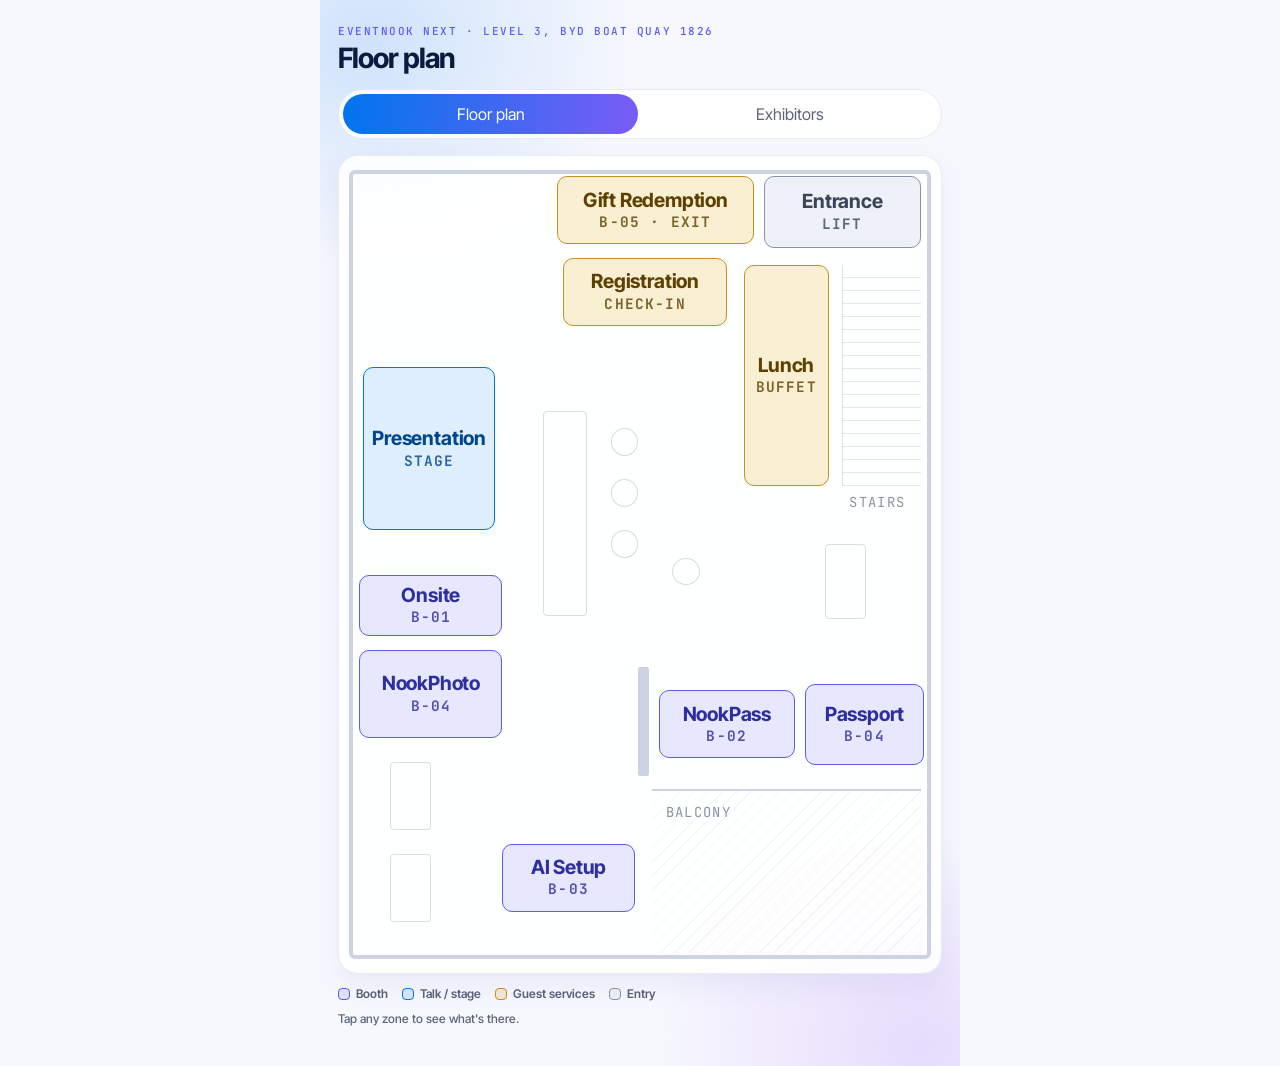
==== floorplan/index.html @ 6d795fde "Interactive floor plan + exhibitors for eventnook NEXT Co-Authored-By: Claude Opus 5.5 <noreply@anth" ====
<!doctype html>
<html lang="en">
<head>
<meta charset="utf-8">
<meta name="viewport" content="width=device-width, initial-scale=1, viewport-fit=cover">
<title>Floor plan · eventnook NEXT</title>
<!--
  eventnook NEXT · Interactive floor plan + exhibitors
  Self-contained: fonts, styles, markup and script. Paste it into any HTML block.

  Edit the EXHIBITORS and ZONES lists in the script to change booths, text and positions.
  Zone positions are in pixels on a 354 × 480 plan and scale with the screen width.

  Deep links (so an exhibitor page elsewhere in the app can open the map on a booth):
    ...?locate=onsite        or   ...#locate=onsite
    ...?exhibitor=ai         opens that exhibitor's card on the Exhibitors tab
  From other scripts on the page: window.NextFloorPlan.locate('engage')
-->
<link rel="preconnect" href="https://fonts.googleapis.com">
<link href="https://fonts.googleapis.com/css2?family=Inter+Tight:ital,wght@0,400;0,500;0,600;0,700;0,800;1,700;1,800&family=JetBrains+Mono:wght@500;700&display=swap" rel="stylesheet">
<style>
  html, body { margin: 0; background: #F7F8FE; }
  .fp {
    --fp-ink: #0A1B3D;
    --fp-mute: #5B6478;
    --fp-violet: #5B5CF5;
    --fp-grad: linear-gradient(100deg, #0075ED, #7B5CF6);
    --fp-ground: #F7F8FE;
    position: relative;
    overflow: hidden;
    max-width: 640px;
    margin: 0 auto;
    padding: 24px 18px 28px;
    min-height: 640px;
    box-sizing: border-box;
    background:
      radial-gradient(60% 30% at 8% 4%, rgba(0,117,237,.16), transparent 70%),
      radial-gradient(60% 28% at 94% 98%, rgba(155,92,246,.18), transparent 70%),
      var(--fp-ground);
    color: var(--fp-ink);
    font-family: "Inter Tight", system-ui, sans-serif;
    -webkit-font-smoothing: antialiased;
  }
  .fp *, .fp *::before, .fp *::after { box-sizing: border-box; }
  .fp button { font: inherit; }
  .fp :focus-visible { outline: 2px solid #7B5CF6; outline-offset: 3px; }

  .fp-kicker { font-family: "JetBrains Mono", ui-monospace, monospace; font-weight: 500; font-size: 11px; letter-spacing: .14em; text-transform: uppercase; color: var(--fp-violet); }
  .fp-title { margin: 6px 0 0; font-size: 28px; font-weight: 700; letter-spacing: -.035em; line-height: 1.05; }

  /* tabs */
  .fp-tabs { margin-top: 16px; padding: 4px; display: grid; grid-template-columns: 1fr 1fr; gap: 4px; border-radius: 999px; background: rgba(255,255,255,.8); border: 1px solid rgba(10,27,61,.08); }
  .fp-tab { min-height: 40px; border: 0; border-radius: 999px; background: transparent; color: var(--fp-mute); font-size: 14px; font-weight: 700; cursor: pointer; transition: background .2s, color .2s; }
  .fp-tab[aria-selected="true"] { background: var(--fp-grad); color: #fff; }

  /* plan */
  .fp-plan {
    position: relative;
    margin-top: 16px;
    width: 100%;
    aspect-ratio: 354 / 480;
    border-radius: 20px;
    background: rgba(255,255,255,.88);
    border: 1px solid rgba(10,27,61,.08);
    box-shadow: 0 12px 30px rgba(60,64,170,.08);
    container-type: inline-size;
  }
  .fp-walls { position: absolute; inset: 1.7%; border: 4px solid #CDD3E3; border-radius: 6px; }
  .fp-deco { position: absolute; pointer-events: none; }
  .fp-deco.is-box { border: 1px solid rgba(10,27,61,.14); border-radius: 4px; }
  .fp-deco.is-seat { border: 1px solid rgba(10,27,61,.16); border-radius: 50%; }
  .fp-deco.is-wall { background: #CDD3E3; border-radius: 2px; }
  .fp-deco.is-stairs { background-image: repeating-linear-gradient(0deg, rgba(10,27,61,.10) 0 1px, transparent 1px 13px); border-left: 1px solid rgba(10,27,61,.12); }
  .fp-deco.is-balcony { border-top: 2px solid #CDD3E3; background-image: repeating-linear-gradient(135deg, rgba(10,27,61,.04) 0 1px, transparent 1px 10px); }
  .fp-deco.is-label { font-family: "JetBrains Mono", ui-monospace, monospace; font-size: 2.3cqw; letter-spacing: .1em; color: #8A93A6; }

  .fp-zone {
    position: absolute;
    padding: 2px 4px;
    border-radius: 10px;
    border: 1.5px solid var(--z-border);
    background: var(--z-bg);
    color: var(--z-fg);
    cursor: pointer;
    display: flex; flex-direction: column; align-items: center; justify-content: center; gap: 1px;
    text-align: center;
    transition: transform .2s cubic-bezier(.2,.7,.2,1), box-shadow .2s, background .2s;
  }
  .fp-zone:hover { transform: translateY(-1px); box-shadow: 0 8px 18px rgba(60,64,170,.18); }
  .fp-zone-name { font-size: 3.25cqw; font-weight: 700; line-height: 1.1; letter-spacing: -.01em; }
  .fp-zone-sub { font-family: "JetBrains Mono", ui-monospace, monospace; font-size: 2.4cqw; font-weight: 700; letter-spacing: .08em; opacity: .8; }
  .fp-zone.is-booth { --z-bg: rgba(91,92,245,.14); --z-border: #5B5CF5; --z-fg: #2E2F9E; }
  .fp-zone.is-talk  { --z-bg: rgba(0,117,237,.12); --z-border: #0075ED; --z-fg: #00468F; }
  .fp-zone.is-guest { --z-bg: rgba(232,181,58,.22); --z-border: #C8901E; --z-fg: #5E4100; }
  .fp-zone.is-entry { --z-bg: #EEF1F7; --z-border: #8A93A6; --z-fg: #3B4458; }
  .fp-zone.is-active { box-shadow: 0 0 0 3px rgba(91,92,245,.35); }
  .fp-zone.is-located { --z-bg: rgba(91,92,245,.28); z-index: 2; animation: fp-pulse 1.4s ease-in-out infinite; }
  @keyframes fp-pulse {
    0%,100% { box-shadow: 0 0 0 0 rgba(91,92,245,.55), 0 8px 18px rgba(60,64,170,.18); }
    50%     { box-shadow: 0 0 0 10px rgba(91,92,245,0), 0 8px 18px rgba(60,64,170,.18); }
  }

  .fp-legend { margin-top: 12px; display: flex; flex-wrap: wrap; gap: 8px 14px; font-size: 12px; font-weight: 600; color: var(--fp-mute); }
  .fp-legend span { display: inline-flex; align-items: center; gap: 6px; }
  .fp-legend i { width: 12px; height: 12px; border-radius: 4px; border: 1.5px solid; }
  .fp-hint { margin-top: 10px; font-size: 12px; font-weight: 500; color: var(--fp-mute); }

  /* exhibitor list */
  .fp-list { margin-top: 16px; display: flex; flex-direction: column; gap: 10px; }
  .fp-count { font-size: 13px; font-weight: 600; color: var(--fp-mute); }
  .fp-card {
    display: flex; align-items: center; gap: 14px; width: 100%;
    padding: 14px; border-radius: 18px;
    border: 1px solid rgba(10,27,61,.08);
    background: rgba(255,255,255,.9);
    box-shadow: 0 8px 24px rgba(60,64,170,.07);
    color: inherit; text-align: left; cursor: pointer;
    transition: transform .2s cubic-bezier(.2,.7,.2,1);
  }
  .fp-card:hover { transform: translateY(-2px); }
  .fp-card.is-flash { animation: fp-flash 1.6s ease-in-out 2; }
  @keyframes fp-flash {
    0%,100% { box-shadow: 0 8px 24px rgba(60,64,170,.07); }
    50%     { box-shadow: 0 0 0 3px rgba(91,92,245,.45), 0 8px 24px rgba(60,64,170,.12); }
  }
  .fp-badge { flex: none; display: grid; place-items: center; color: #fff; font-weight: 800; letter-spacing: -.02em; }
  .fp-card .fp-badge { width: 52px; height: 52px; border-radius: 16px; font-size: 17px; }
  .fp-card-body { flex: 1; min-width: 0; display: flex; flex-direction: column; gap: 3px; }
  .fp-card-meta { font-family: "JetBrains Mono", ui-monospace, monospace; font-weight: 500; font-size: 10px; letter-spacing: .12em; color: var(--fp-violet); }
  .fp-card-name { font-size: 15px; font-weight: 700; letter-spacing: -.01em; line-height: 1.2; }
  .fp-card-short { font-size: 12px; font-weight: 500; line-height: 1.35; color: var(--fp-mute); }
  .fp-chev { flex: none; width: 18px; height: 18px; color: #8A93A6; }

  /* drop-down detail card */
  .fp-overlay { position: absolute; inset: 0; z-index: 10; border: 0; padding: 0; background: rgba(10,27,61,.42); cursor: pointer; animation: fp-fade .3s ease both; }
  .fp-sheet {
    position: absolute; left: 0; right: 0; top: 0; z-index: 11;
    padding: 40px 24px 18px;
    border-radius: 0 0 30px 30px;
    background: #F9FAFF;
    box-shadow: 0 24px 60px rgba(10,27,61,.28);
    display: flex; flex-direction: column; align-items: center; gap: 12px;
    text-align: center;
    animation: fp-drop .5s cubic-bezier(.2,.9,.25,1.04) both;
  }
  .fp-closing .fp-sheet { animation: fp-lift .26s cubic-bezier(.5,0,.75,0) both; }
  .fp-closing .fp-overlay { animation: fp-fade-out .26s ease both; }
  @keyframes fp-drop { from { transform: translateY(-104%); } to { transform: none; } }
  @keyframes fp-lift { from { transform: none; } to { transform: translateY(-104%); } }
  @keyframes fp-fade { from { opacity: 0; } to { opacity: 1; } }
  @keyframes fp-fade-out { from { opacity: 1; } to { opacity: 0; } }
  .fp-close { position: absolute; right: 14px; top: 14px; width: 44px; height: 44px; border-radius: 50%; border: 0; background: #EEF1F7; color: var(--fp-ink); display: grid; place-items: center; cursor: pointer; }
  .fp-sheet .fp-badge { width: 88px; height: 88px; border-radius: 26px; font-size: 30px; box-shadow: 0 14px 30px rgba(91,92,245,.30); }
  .fp-sheet-name { margin: 0; font-size: 26px; font-weight: 700; letter-spacing: -.035em; line-height: 1.1; }
  .fp-sheet-where { display: inline-flex; align-items: center; gap: 6px; font-size: 14px; font-weight: 600; color: var(--fp-mute); }
  .fp-sheet-desc { margin: 0; align-self: stretch; text-align: left; font-size: 15px; font-weight: 500; line-height: 1.5; color: #4A5368; }
  .fp-actions { align-self: stretch; display: flex; flex-wrap: wrap; gap: 10px; margin-top: 4px; }
  .fp-primary, .fp-secondary {
    flex: 1 1 auto; min-height: 48px; padding: 0 18px; border-radius: 999px;
    display: inline-flex; align-items: center; justify-content: center; gap: 8px;
    font-size: 15px; font-weight: 700; text-decoration: none; cursor: pointer;
  }
  .fp-primary { border: 0; background: var(--fp-grad); color: #fff; box-shadow: 0 8px 20px rgba(91,92,245,.3); }
  .fp-secondary { border: 1px solid rgba(10,27,61,.12); background: #fff; color: var(--fp-violet); }
  .fp-grip { width: 40px; height: 5px; border-radius: 999px; background: #DDE2EE; margin-top: 4px; }
  .fp svg { width: 18px; height: 18px; fill: none; stroke: currentColor; stroke-width: 2; stroke-linecap: round; stroke-linejoin: round; }

  .fp [hidden] { display: none !important; }

  @media (prefers-reduced-motion: reduce) {
    .fp *, .fp *::before, .fp *::after { animation: none !important; transition: none !important; }
  }
</style>
</head>
<body>
<div class="fp" id="next-floor-plan">
  <div class="fp-kicker">eventnook NEXT · Level 3, BYD Boat Quay 1826</div>
  <h2 class="fp-title" data-fp-title>Floor plan</h2>

  <div class="fp-tabs" role="tablist" aria-label="View">
    <button type="button" class="fp-tab" role="tab" aria-selected="true" data-fp-tab="map">Floor plan</button>
    <button type="button" class="fp-tab" role="tab" aria-selected="false" data-fp-tab="list">Exhibitors</button>
  </div>

  <div data-fp-view="map">
    <div class="fp-plan" data-fp-plan>
      <div class="fp-walls"></div>
    </div>
    <div class="fp-legend">
      <span><i style="background: rgba(91,92,245,.14); border-color: #5B5CF5"></i>Booth</span>
      <span><i style="background: rgba(0,117,237,.12); border-color: #0075ED"></i>Talk / stage</span>
      <span><i style="background: rgba(232,181,58,.22); border-color: #C8901E"></i>Guest services</span>
      <span><i style="background: #EEF1F7; border-color: #8A93A6"></i>Entry</span>
    </div>
    <p class="fp-hint">Tap any zone to see what's there.</p>
  </div>

  <div data-fp-view="list" hidden>
    <div class="fp-list" data-fp-list>
      <div class="fp-count" data-fp-count></div>
    </div>
  </div>

  <div data-fp-layer hidden>
    <button type="button" class="fp-overlay" tabindex="-1" aria-label="Close details" data-fp-close></button>
    <div class="fp-sheet" role="dialog" aria-modal="true" aria-labelledby="fp-sheet-name">
      <button type="button" class="fp-close" aria-label="Close" data-fp-close>
        <svg viewBox="0 0 24 24" aria-hidden="true"><path d="M6 6l12 12M18 6L6 18"/></svg>
      </button>
      <div class="fp-badge" data-fp-s-badge></div>
      <h3 class="fp-sheet-name" id="fp-sheet-name" data-fp-s-name></h3>
      <div class="fp-sheet-where">
        <svg viewBox="0 0 24 24" aria-hidden="true"><path d="M12 21s-7-6.2-7-11.5A7 7 0 0 1 19 9.5C19 14.8 12 21 12 21z"/><circle cx="12" cy="9.5" r="2.5"/></svg>
        <span data-fp-s-where></span>
      </div>
      <p class="fp-sheet-desc" data-fp-s-desc></p>
      <div class="fp-actions">
        <button type="button" class="fp-primary" data-fp-s-primary></button>
        <a class="fp-secondary" target="_blank" rel="noopener" data-fp-s-link>Open in NookPass
          <svg viewBox="0 0 24 24" aria-hidden="true"><path d="M14 4h6v6M20 4l-9 9M18 14v5a1 1 0 0 1-1 1H5a1 1 0 0 1-1-1V7a1 1 0 0 1 1-1h5"/></svg>
        </a>
      </div>
      <div class="fp-grip" aria-hidden="true"></div>
    </div>
  </div>
</div>

<script>
(function () {
  /* ------------------------------------------------------------------
     DATA: edit here
     ------------------------------------------------------------------ */
  var EXHIBITORS_URL = "https://app.nookpass.com/e/eventnook-next/exhibitors";

  var EXHIBITORS = [
    { id: "onsite", num: "01", booth: "B-01", name: "Onsite", initials: "ON",
      grad: "linear-gradient(135deg, #0075ED, #5B5CF5)",
      short: "Badge boxes and live table allocation.",
      desc: "Customise your badge box, and see table allocation with live viewing.",
      url: EXHIBITORS_URL },
    { id: "app", num: "02", booth: "B-02", name: "Event App – NookPass", initials: "EV",
      grad: "linear-gradient(135deg, #6366F1, #A855F7 55%, #EC4899)",
      short: "Matching, lead retrieval, live Q&A and an AI chatbot.",
      desc: "Business matching and lead retrieval, notifications, live voting and Q&A, and an AI chatbot for attendees.",
      url: EXHIBITORS_URL },
    { id: "ai", num: "03", booth: "B-03", name: "AI-powered Event Setup", initials: "AI",
      grad: "linear-gradient(135deg, #0075ED, #22D3EE)",
      short: "Build an event site from a prompt.",
      desc: "Build an event site from a prompt. Laptops at the booth to try it.",
      url: EXHIBITORS_URL },
    { id: "engage", num: "04", booth: "B-04", name: "Attendee Engagement", initials: "AT",
      grad: "linear-gradient(135deg, #7B5CF6, #EC4899)",
      short: "Passport Programme and NookPhoto.",
      desc: "Play the Passport Programme on sample sites, and try NookPhoto.",
      url: EXHIBITORS_URL },
    { id: "gift", num: "05", booth: "B-05", name: "Gift Redemption", initials: "GI",
      grad: "linear-gradient(135deg, #C8901E, #F2C94C)",
      short: "Show your golden ticket for your gift.",
      desc: "Collected all 5 passport stamps? Show your golden ticket here to claim your gift.",
      url: EXHIBITORS_URL }
  ];

  /* kind: booth | talk | guest | entry. ex: links the zone to an exhibitor id. x, y, w, h on a 354 × 480 plan. */
  var ZONES = [
    { id: "entrance", label: "Entrance", sub: "LIFT", kind: "entry", x: 250, y: 12, w: 92, h: 42,
      initials: "IN", grad: "linear-gradient(135deg, #8A93A6, #5B6478)", where: "Level 3 lift lobby",
      desc: "Take the lift up to Level 3 at 33/34 Boat Quay. This is also the exit, where you can claim your final gift with your golden ticket on the way out." },
    { id: "gift", label: "Gift Redemption", sub: "B-05 · EXIT", kind: "guest", ex: "gift", x: 128, y: 12, w: 116, h: 40 },
    { id: "registration", label: "Registration", sub: "CHECK-IN", kind: "guest", x: 132, y: 60, w: 96, h: 40,
      initials: "RG", grad: "linear-gradient(135deg, #C8901E, #F2C94C)",
      desc: "Check in with NookPass and pick up your badge. Registration opens at 11:00 am." },
    { id: "lunch", label: "Lunch", sub: "BUFFET", kind: "guest", x: 238, y: 64, w: 50, h: 130,
      initials: "LU", grad: "linear-gradient(135deg, #C8901E, #F2C94C)",
      desc: "Lunch is served here during the keynote and live product demo." },
    { id: "stage", label: "Presentation", sub: "STAGE", kind: "talk", x: 14, y: 124, w: 78, h: 96,
      initials: "ST", grad: "linear-gradient(135deg, #0075ED, #22D3EE)",
      desc: "Welcome speech, then the keynote and live product demo with Joe from 12:30 to 2:00 pm. Scan the QR code during the speech for passport stamp 1." },
    { id: "onsite", label: "Onsite", sub: "B-01", kind: "booth", ex: "onsite", x: 12, y: 246, w: 84, h: 36 },
    { id: "photo", label: "NookPhoto", sub: "B-04", kind: "booth", ex: "engage", x: 12, y: 290, w: 84, h: 52 },
    { id: "nookpass", label: "NookPass", sub: "B-02", kind: "booth", ex: "app", x: 188, y: 314, w: 80, h: 40 },
    { id: "passport", label: "Passport", sub: "B-04", kind: "booth", ex: "engage", x: 274, y: 310, w: 70, h: 48 },
    { id: "ai", label: "AI Setup", sub: "B-03", kind: "booth", ex: "ai", x: 96, y: 404, w: 78, h: 40 }
  ];

  /* background drawing: type box | seat | wall | stairs | balcony | label */
  var DECOR = [
    { t: "stairs", x: 296, y: 64, w: 46, h: 130 }, { t: "label", x: 300, y: 198, text: "STAIRS" },
    { t: "box", x: 120, y: 150, w: 26, h: 120 },
    { t: "seat", x: 160, y: 160, w: 16, h: 16 }, { t: "seat", x: 160, y: 190, w: 16, h: 16 },
    { t: "seat", x: 160, y: 220, w: 16, h: 16 }, { t: "seat", x: 196, y: 236, w: 16, h: 16 },
    { t: "box", x: 286, y: 228, w: 24, h: 44 },
    { t: "box", x: 30, y: 356, w: 24, h: 40 }, { t: "box", x: 30, y: 410, w: 24, h: 40 },
    { t: "wall", x: 176, y: 300, w: 6, h: 64 },
    { t: "balcony", x: 184, y: 372, w: 158, h: 96 }, { t: "label", x: 192, y: 380, text: "BALCONY" }
  ];

  /* ------------------------------------------------------------------
     No need to edit below
     ------------------------------------------------------------------ */
  var root = document.getElementById("next-floor-plan");
  if (!root) return;
  var PW = 354, PH = 480;
  var $ = function (sel) { return root.querySelector(sel); };
  var plan = $("[data-fp-plan]"), list = $("[data-fp-list]"), layer = $("[data-fp-layer]");
  var title = $("[data-fp-title]");
  var exById = {}; EXHIBITORS.forEach(function (e) { exById[e.id] = e; });
  var zoneEls = {}, cardEls = {};
  var lastFocus = null, locateTimer = null, flashTimer = null, closeTimer = null;
  var MAP_ICON = '<svg viewBox="0 0 24 24" aria-hidden="true"><path d="M9 4L3 6.5v13L9 17l6 2.5 6-2.5v-13L15 6.5z"/><path d="M9 4v13M15 6.5v13"/></svg>';

  function pct(v, of) { return (v / of * 100).toFixed(3) + "%"; }
  function place(el, o) {
    el.style.left = pct(o.x, PW); el.style.top = pct(o.y, PH);
    if (o.w) el.style.width = pct(o.w, PW);
    if (o.h) el.style.height = pct(o.h, PH);
  }
  function el(tag, cls, text) {
    var n = document.createElement(tag);
    if (cls) n.className = cls;
    if (text != null) n.textContent = text;
    return n;
  }

  /* draw decor */
  DECOR.forEach(function (d) {
    var n = el("div", "fp-deco is-" + d.t, d.text || null);
    n.setAttribute("aria-hidden", "true");
    place(n, d);
    plan.appendChild(n);
  });

  /* draw zones */
  ZONES.forEach(function (z) {
    var b = el("button", "fp-zone is-" + z.kind);
    b.type = "button";
    b.setAttribute("aria-label", z.ex ? exById[z.ex].name + ", booth " + exById[z.ex].booth : z.label);
    b.appendChild(el("span", "fp-zone-name", z.label));
    if (z.sub) b.appendChild(el("span", "fp-zone-sub", z.sub));
    place(b, z);
    b.addEventListener("click", function () { openSheet({ zone: z.id, from: "map" }); });
    zoneEls[z.id] = b;
    plan.appendChild(b);
  });

  /* draw exhibitor list */
  $("[data-fp-count]").textContent = EXHIBITORS.length + " on the expo floor";
  EXHIBITORS.forEach(function (e) {
    var c = el("button", "fp-card"); c.type = "button";
    var badge = el("span", "fp-badge", e.initials); badge.style.background = e.grad;
    var body = el("span", "fp-card-body");
    body.appendChild(el("span", "fp-card-meta", e.num + " · BOOTH " + e.booth));
    body.appendChild(el("span", "fp-card-name", e.name));
    body.appendChild(el("span", "fp-card-short", e.short));
    var chev = el("span", "fp-chev");
    chev.innerHTML = '<svg viewBox="0 0 24 24" aria-hidden="true"><path d="M9 6l6 6-6 6"/></svg>';
    c.appendChild(badge); c.appendChild(body); c.appendChild(chev);
    c.addEventListener("click", function () { openSheet({ ex: e.id, from: "list" }); });
    cardEls[e.id] = c;
    list.appendChild(c);
  });

  /* tabs */
  function setTab(tab) {
    root.querySelectorAll("[data-fp-tab]").forEach(function (t) {
      t.setAttribute("aria-selected", t.getAttribute("data-fp-tab") === tab ? "true" : "false");
    });
    root.querySelectorAll("[data-fp-view]").forEach(function (v) {
      v.hidden = v.getAttribute("data-fp-view") !== tab;
    });
    title.textContent = tab === "map" ? "Floor plan" : "Exhibitors";
  }
  root.querySelectorAll("[data-fp-tab]").forEach(function (t) {
    t.addEventListener("click", function () { setTab(t.getAttribute("data-fp-tab")); });
  });

  /* drop-down card */
  var sBadge = $("[data-fp-s-badge]"), sName = $("[data-fp-s-name]"), sWhere = $("[data-fp-s-where]"),
      sDesc = $("[data-fp-s-desc]"), sPrimary = $("[data-fp-s-primary]"), sLink = $("[data-fp-s-link]");
  var primaryAction = null;

  function openSheet(opts) {
    clearTimeout(closeTimer);
    root.classList.remove("fp-closing");
    var zone = opts.zone ? ZONES.filter(function (z) { return z.id === opts.zone; })[0] : null;
    var exId = opts.ex || (zone && zone.ex);
    Object.keys(zoneEls).forEach(function (id) { zoneEls[id].classList.toggle("is-active", !!zone && id === zone.id); });

    if (exId) {
      var e = exById[exId];
      var zoneNames = ZONES.filter(function (z) { return z.ex === exId; }).map(function (z) { return z.label; }).join(" + ");
      sBadge.textContent = e.initials; sBadge.style.background = e.grad;
      sName.textContent = e.name;
      sWhere.textContent = "Booth " + e.booth + " · " + zoneNames;
      sDesc.textContent = e.desc;
      sLink.hidden = false; sLink.href = e.url || EXHIBITORS_URL;
      sPrimary.hidden = false;
      if (opts.from === "list") {
        sPrimary.innerHTML = MAP_ICON + "<span>Show on floor plan</span>";
        primaryAction = function () { closeSheet(function () { locate(exId); }); };
      } else {
        sPrimary.textContent = "View exhibitor";
        primaryAction = function () { closeSheet(function () { showInList(exId); }); };
      }
    } else if (zone) {
      sBadge.textContent = zone.initials || ""; sBadge.style.background = zone.grad || "var(--fp-grad)";
      sName.textContent = zone.label;
      sWhere.textContent = zone.where || ("Level 3 · " + zone.label);
      sDesc.textContent = zone.desc || "";
      sLink.hidden = true; sPrimary.hidden = true; primaryAction = null;
    }
    lastFocus = document.activeElement;
    layer.hidden = false;
    // restart the drop animation
    var sheet = layer.querySelector(".fp-sheet");
    sheet.style.animation = "none"; void sheet.offsetWidth; sheet.style.animation = "";
    layer.querySelector(".fp-close").focus({ preventScroll: true });
  }

  function closeSheet(after) {
    if (layer.hidden) { if (after) after(); return; }
    root.classList.add("fp-closing");
    clearTimeout(closeTimer);
    closeTimer = setTimeout(function () {
      layer.hidden = true;
      root.classList.remove("fp-closing");
      Object.keys(zoneEls).forEach(function (id) { zoneEls[id].classList.remove("is-active"); });
      if (lastFocus && lastFocus.focus && !after) lastFocus.focus({ preventScroll: true });
      if (after) after();
    }, 260);
  }

  sPrimary.addEventListener("click", function () { if (primaryAction) primaryAction(); });
  root.querySelectorAll("[data-fp-close]").forEach(function (b) { b.addEventListener("click", function () { closeSheet(); }); });
  document.addEventListener("keydown", function (ev) {
    if (layer.hidden) return;
    if (ev.key === "Escape") closeSheet();
    if (ev.key === "Tab") { // keep focus inside the card
      var f = layer.querySelectorAll(".fp-sheet button:not([hidden]), .fp-sheet a:not([hidden])");
      if (!f.length) return;
      var first = f[0], last = f[f.length - 1];
      if (ev.shiftKey && document.activeElement === first) { ev.preventDefault(); last.focus(); }
      else if (!ev.shiftKey && document.activeElement === last) { ev.preventDefault(); first.focus(); }
    }
  });

  /* locate a booth on the map */
  function locate(exId) {
    if (!exById[exId]) return;
    setTab("map");
    Object.keys(zoneEls).forEach(function (id) { zoneEls[id].classList.remove("is-located"); });
    var first = null;
    ZONES.forEach(function (z) {
      if (z.ex === exId) { zoneEls[z.id].classList.add("is-located"); if (!first) first = zoneEls[z.id]; }
    });
    if (first) {
      first.scrollIntoView({ block: "center", behavior: matchMedia("(prefers-reduced-motion: reduce)").matches ? "auto" : "smooth" });
      first.focus({ preventScroll: true });
    }
    clearTimeout(locateTimer);
    locateTimer = setTimeout(function () {
      Object.keys(zoneEls).forEach(function (id) { zoneEls[id].classList.remove("is-located"); });
    }, 6000);
  }

  /* jump to an exhibitor in the list */
  function showInList(exId) {
    if (!cardEls[exId]) return;
    setTab("list");
    var c = cardEls[exId];
    c.classList.remove("is-flash"); void c.offsetWidth; c.classList.add("is-flash");
    c.scrollIntoView({ block: "center", behavior: "smooth" });
    c.focus({ preventScroll: true });
    clearTimeout(flashTimer);
    flashTimer = setTimeout(function () { c.classList.remove("is-flash"); }, 3400);
  }

  /* deep links: ?locate=id, #locate=id, ?exhibitor=id (booth codes like B-03 also work) */
  function findEx(v) {
    if (!v) return null;
    v = decodeURIComponent(v).toLowerCase();
    var hit = EXHIBITORS.filter(function (e) { return e.id === v || e.booth.toLowerCase() === v; })[0];
    return hit ? hit.id : null;
  }
  var q = new URLSearchParams(location.search);
  var h = new URLSearchParams(location.hash.replace(/^#/, ""));
  var toLocate = findEx(q.get("locate") || h.get("locate"));
  var toOpen = findEx(q.get("exhibitor") || h.get("exhibitor"));
  if (toLocate) locate(toLocate);
  else if (toOpen) { setTab("list"); openSheet({ ex: toOpen, from: "list" }); }

  window.NextFloorPlan = {
    locate: function (id) { var x = findEx(id); if (x) closeSheet(function () { locate(x); }); },
    open: function (id) { var x = findEx(id); if (x) { setTab("list"); openSheet({ ex: x, from: "list" }); } },
    showMap: function () { setTab("map"); },
    showExhibitors: function () { setTab("list"); }
  };
})();
</script>
</body>
</html>
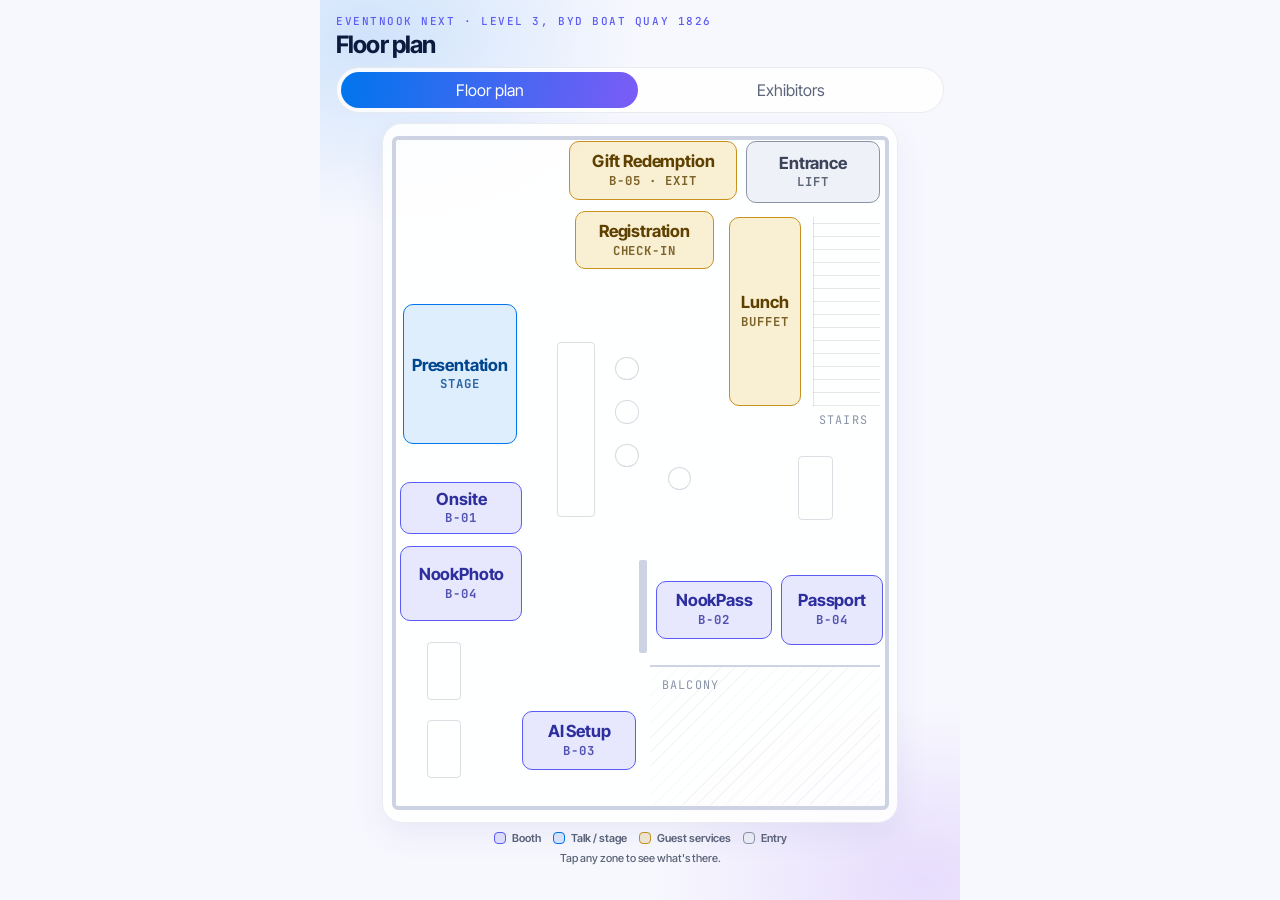
==== commit c41922a6: "Floor plan: fit the whole plan on screen without scrolling Co-Authored-By: Claude Opus 5.5 <noreply@" ====
--- a/floorplan/index.html
+++ b/floorplan/index.html
@@ -30,8 +30,8 @@
     overflow: hidden;
     max-width: 640px;
     margin: 0 auto;
-    padding: 24px 18px 28px;
-    min-height: 640px;
+    padding: 14px 16px 12px;
+    min-height: 100vh;
     box-sizing: border-box;
     background:
       radial-gradient(60% 30% at 8% 4%, rgba(0,117,237,.16), transparent 70%),
@@ -46,18 +46,19 @@
   .fp :focus-visible { outline: 2px solid #7B5CF6; outline-offset: 3px; }
 
   .fp-kicker { font-family: "JetBrains Mono", ui-monospace, monospace; font-weight: 500; font-size: 11px; letter-spacing: .14em; text-transform: uppercase; color: var(--fp-violet); }
-  .fp-title { margin: 6px 0 0; font-size: 28px; font-weight: 700; letter-spacing: -.035em; line-height: 1.05; }
+  .fp-title { margin: 4px 0 0; font-size: 24px; font-weight: 700; letter-spacing: -.035em; line-height: 1.05; }
 
   /* tabs */
-  .fp-tabs { margin-top: 16px; padding: 4px; display: grid; grid-template-columns: 1fr 1fr; gap: 4px; border-radius: 999px; background: rgba(255,255,255,.8); border: 1px solid rgba(10,27,61,.08); }
-  .fp-tab { min-height: 40px; border: 0; border-radius: 999px; background: transparent; color: var(--fp-mute); font-size: 14px; font-weight: 700; cursor: pointer; transition: background .2s, color .2s; }
+  .fp-tabs { margin-top: 10px; padding: 4px; display: grid; grid-template-columns: 1fr 1fr; gap: 4px; border-radius: 999px; background: rgba(255,255,255,.8); border: 1px solid rgba(10,27,61,.08); }
+  .fp-tab { min-height: 36px; border: 0; border-radius: 999px; background: transparent; color: var(--fp-mute); font-size: 14px; font-weight: 700; cursor: pointer; transition: background .2s, color .2s; }
   .fp-tab[aria-selected="true"] { background: var(--fp-grad); color: #fff; }
 
   /* plan */
   .fp-plan {
     position: relative;
-    margin-top: 16px;
-    width: 100%;
+    margin: 10px auto 0;
+    /* fit the whole plan on screen: as wide as the space allows, but no taller than the screen minus the header */
+    width: min(100%, calc((100vh - 200px) * 354 / 480));
     aspect-ratio: 354 / 480;
     border-radius: 20px;
     background: rgba(255,255,255,.88);
@@ -100,10 +101,10 @@
     50%     { box-shadow: 0 0 0 10px rgba(91,92,245,0), 0 8px 18px rgba(60,64,170,.18); }
   }
 
-  .fp-legend { margin-top: 12px; display: flex; flex-wrap: wrap; gap: 8px 14px; font-size: 12px; font-weight: 600; color: var(--fp-mute); }
+  .fp-legend { margin-top: 8px; display: flex; flex-wrap: wrap; justify-content: center; gap: 6px 12px; font-size: 11px; font-weight: 600; color: var(--fp-mute); }
   .fp-legend span { display: inline-flex; align-items: center; gap: 6px; }
   .fp-legend i { width: 12px; height: 12px; border-radius: 4px; border: 1.5px solid; }
-  .fp-hint { margin-top: 10px; font-size: 12px; font-weight: 500; color: var(--fp-mute); }
+  .fp-hint { margin: 6px 0 0; text-align: center; font-size: 11px; font-weight: 500; color: var(--fp-mute); }
 
   /* exhibitor list */
   .fp-list { margin-top: 16px; display: flex; flex-direction: column; gap: 10px; }
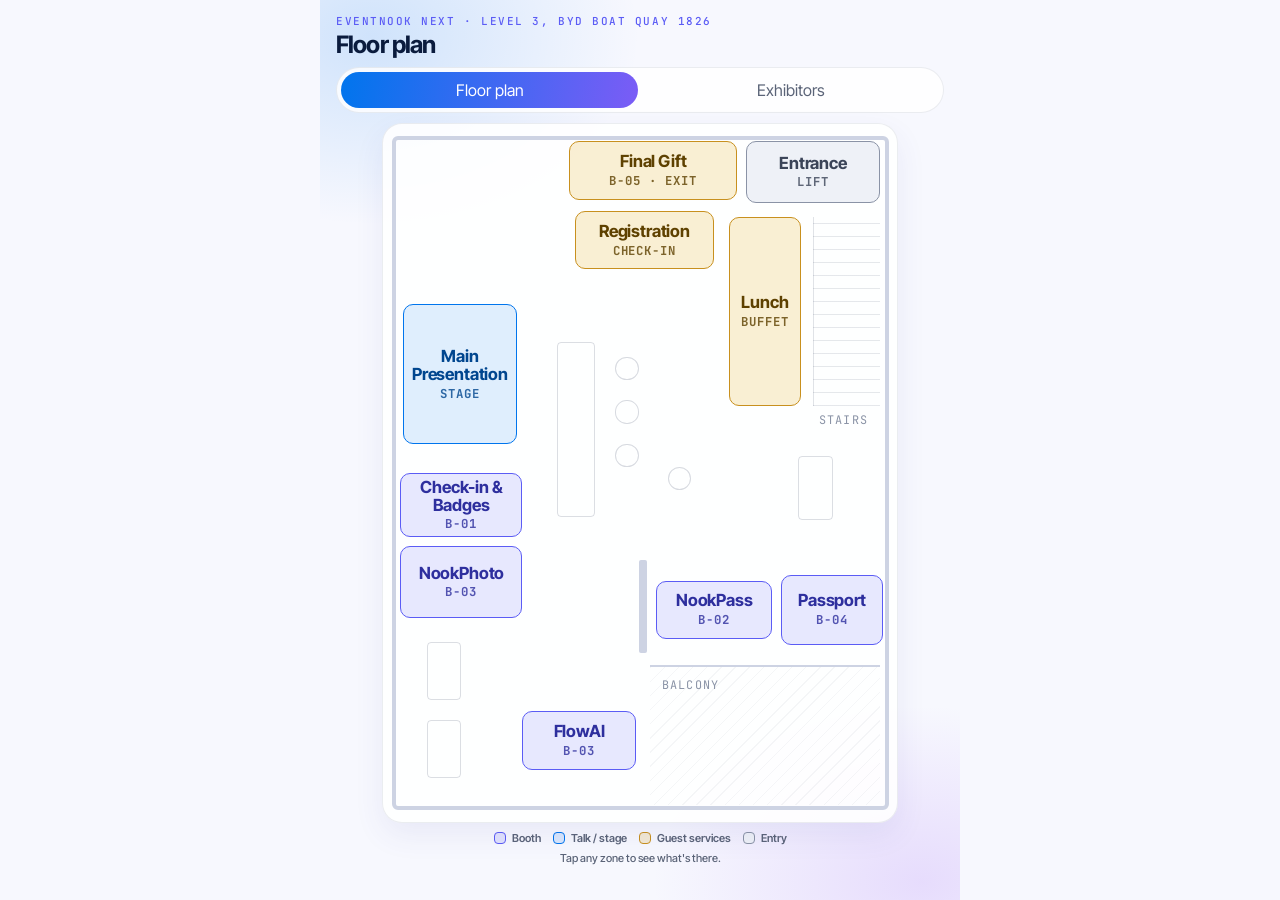
==== commit 528e6c45: "Floor plan: new booth names (Check-in & Badges, NookPass Event App, Creator's Hub, Passport Programm" ====
--- a/floorplan/index.html
+++ b/floorplan/index.html
@@ -234,30 +234,30 @@
   var EXHIBITORS_URL = "https://app.nookpass.com/e/eventnook-next/exhibitors";
 
   var EXHIBITORS = [
-    { id: "onsite", num: "01", booth: "B-01", name: "Onsite", initials: "ON",
+    { id: "onsite", num: "01", booth: "B-01", name: "Check-in & Badges Booth", initials: "CB",
       grad: "linear-gradient(135deg, #0075ED, #5B5CF5)",
-      short: "Badge boxes and live table allocation.",
-      desc: "Customise your badge box, and see table allocation with live viewing.",
+      short: "Self check-in, badge boxes, PVC photo badges and table allocation.",
+      desc: "Check yourself in, pick up your badge from the badge box and see your table allocation live. Need a face on your badge? Get your headshot taken and printed onto a PVC badge in seconds.",
       url: EXHIBITORS_URL },
-    { id: "app", num: "02", booth: "B-02", name: "Event App – NookPass", initials: "EV",
+    { id: "app", num: "02", booth: "B-02", name: "NookPass Event App Booth", initials: "NP",
       grad: "linear-gradient(135deg, #6366F1, #A855F7 55%, #EC4899)",
       short: "Matching, lead retrieval, live Q&A and an AI chatbot.",
       desc: "Business matching and lead retrieval, notifications, live voting and Q&A, and an AI chatbot for attendees.",
       url: EXHIBITORS_URL },
-    { id: "ai", num: "03", booth: "B-03", name: "AI-powered Event Setup", initials: "AI",
+    { id: "ai", num: "03", booth: "B-03", name: "Creator's Hub Booth", initials: "CH",
       grad: "linear-gradient(135deg, #0075ED, #22D3EE)",
-      short: "Build an event site from a prompt.",
-      desc: "Build an event site from a prompt. Laptops at the booth to try it.",
+      short: "NookPhoto AI photobooth and FlowAI website builder.",
+      desc: "Strike a pose in NookPhoto, our AI photobooth, then build an event website from a prompt with FlowAI. Laptops at the booth to try it.",
       url: EXHIBITORS_URL },
-    { id: "engage", num: "04", booth: "B-04", name: "Attendee Engagement", initials: "AT",
+    { id: "engage", num: "04", booth: "B-04", name: "Passport Programme Booth", initials: "PP",
       grad: "linear-gradient(135deg, #7B5CF6, #EC4899)",
-      short: "Passport Programme and NookPhoto.",
-      desc: "Play the Passport Programme on sample sites, and try NookPhoto.",
+      short: "Collect stamps, explore the floor, win prizes.",
+      desc: "Play the Passport Programme on sample sites and see how organisers use it to move people around the floor and reward exhibitor visits.",
       url: EXHIBITORS_URL },
-    { id: "gift", num: "05", booth: "B-05", name: "Gift Redemption", initials: "GI",
+    { id: "gift", num: "05", booth: "B-05", name: "Final Gift Redemption", initials: "GI",
       grad: "linear-gradient(135deg, #C8901E, #F2C94C)",
       short: "Show your golden ticket for your gift.",
-      desc: "Collected all 5 passport stamps? Show your golden ticket here to claim your gift.",
+      desc: "Collected stamps 1 to 5? Show your golden ticket here to claim your final gift.",
       url: EXHIBITORS_URL }
   ];
 
@@ -266,21 +266,21 @@
     { id: "entrance", label: "Entrance", sub: "LIFT", kind: "entry", x: 250, y: 12, w: 92, h: 42,
       initials: "IN", grad: "linear-gradient(135deg, #8A93A6, #5B6478)", where: "Level 3 lift lobby",
       desc: "Take the lift up to Level 3 at 33/34 Boat Quay. This is also the exit, where you can claim your final gift with your golden ticket on the way out." },
-    { id: "gift", label: "Gift Redemption", sub: "B-05 · EXIT", kind: "guest", ex: "gift", x: 128, y: 12, w: 116, h: 40 },
+    { id: "gift", label: "Final Gift", sub: "B-05 · EXIT", kind: "guest", ex: "gift", x: 128, y: 12, w: 116, h: 40 },
     { id: "registration", label: "Registration", sub: "CHECK-IN", kind: "guest", x: 132, y: 60, w: 96, h: 40,
       initials: "RG", grad: "linear-gradient(135deg, #C8901E, #F2C94C)",
       desc: "Check in with NookPass and pick up your badge. Registration opens at 11:00 am." },
     { id: "lunch", label: "Lunch", sub: "BUFFET", kind: "guest", x: 238, y: 64, w: 50, h: 130,
       initials: "LU", grad: "linear-gradient(135deg, #C8901E, #F2C94C)",
       desc: "Lunch is served here during the keynote and live product demo." },
-    { id: "stage", label: "Presentation", sub: "STAGE", kind: "talk", x: 14, y: 124, w: 78, h: 96,
+    { id: "stage", label: "Main Presentation", sub: "STAGE", kind: "talk", x: 14, y: 124, w: 78, h: 96,
       initials: "ST", grad: "linear-gradient(135deg, #0075ED, #22D3EE)",
-      desc: "Welcome speech, then the keynote and live product demo with Joe from 12:30 to 2:00 pm. Scan the QR code during the speech for passport stamp 1." },
-    { id: "onsite", label: "Onsite", sub: "B-01", kind: "booth", ex: "onsite", x: 12, y: 246, w: 84, h: 36 },
-    { id: "photo", label: "NookPhoto", sub: "B-04", kind: "booth", ex: "engage", x: 12, y: 290, w: 84, h: 52 },
+      desc: "Main Presentation: Agentic AI is the future of event management. Welcome speech, then the keynote and live product demo with Joe from 12:30 to 2:00 pm. Scan the QR code during the presentation for passport stamp 5." },
+    { id: "onsite", label: "Check-in & Badges", sub: "B-01", kind: "booth", ex: "onsite", x: 12, y: 240, w: 84, h: 44 },
+    { id: "photo", label: "NookPhoto", sub: "B-03", kind: "booth", ex: "ai", x: 12, y: 290, w: 84, h: 50 },
     { id: "nookpass", label: "NookPass", sub: "B-02", kind: "booth", ex: "app", x: 188, y: 314, w: 80, h: 40 },
     { id: "passport", label: "Passport", sub: "B-04", kind: "booth", ex: "engage", x: 274, y: 310, w: 70, h: 48 },
-    { id: "ai", label: "AI Setup", sub: "B-03", kind: "booth", ex: "ai", x: 96, y: 404, w: 78, h: 40 }
+    { id: "ai", label: "FlowAI", sub: "B-03", kind: "booth", ex: "ai", x: 96, y: 404, w: 78, h: 40 }
   ];
 
   /* background drawing: type box | seat | wall | stairs | balcony | label */
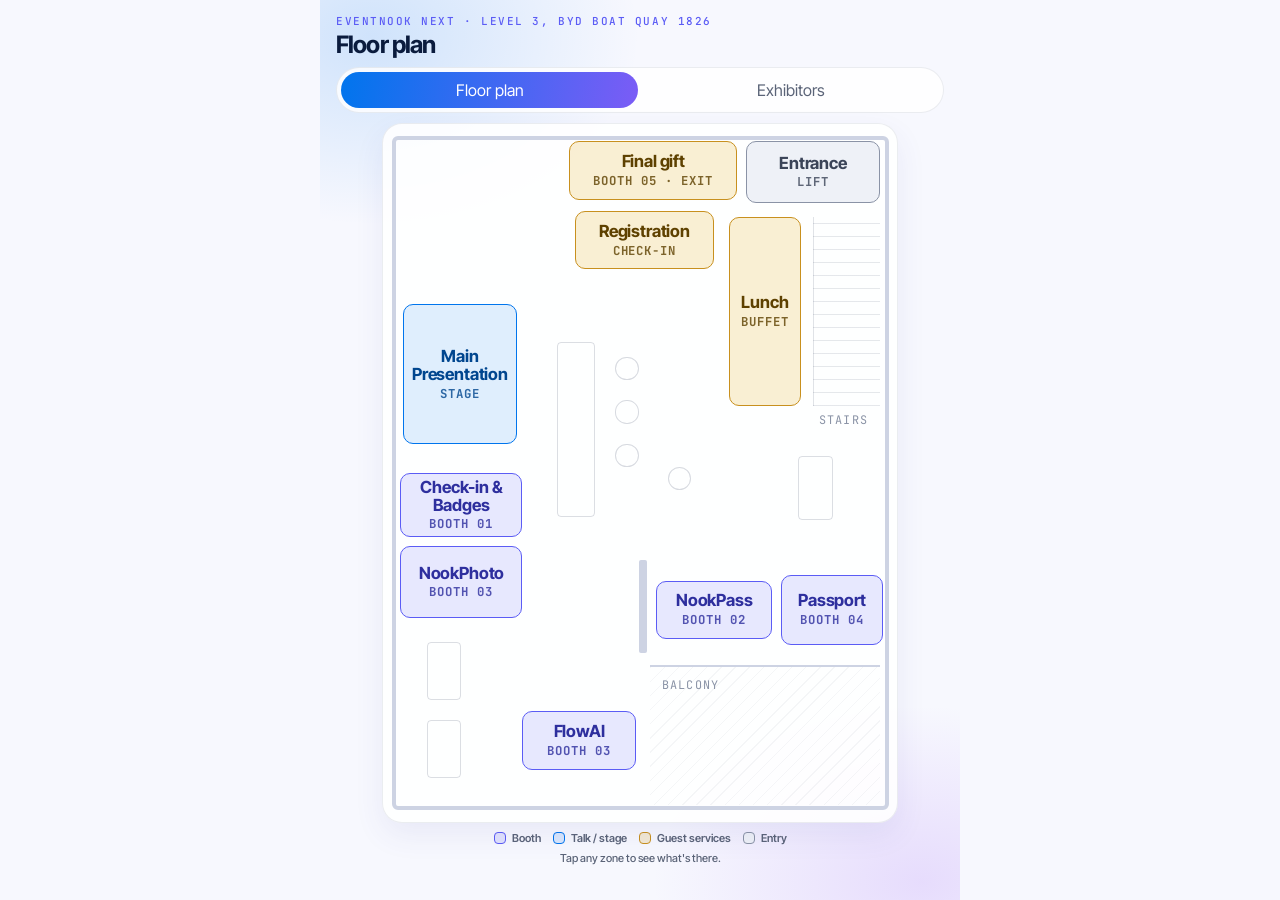
==== commit 73cb9bb2: "Floor plan: names, initials, booth numbers and descriptions match NookPass exhibitors exactly Co-Aut" ====
--- a/floorplan/index.html
+++ b/floorplan/index.html
@@ -234,27 +234,27 @@
   var EXHIBITORS_URL = "https://app.nookpass.com/e/eventnook-next/exhibitors";
 
   var EXHIBITORS = [
-    { id: "onsite", num: "01", booth: "B-01", name: "Check-in & Badges Booth", initials: "CB",
+    { id: "onsite", num: "01", booth: "01", name: "Check-in & Badges Booth", initials: "CH",
       grad: "linear-gradient(135deg, #0075ED, #5B5CF5)",
       short: "Self check-in, badge boxes, PVC photo badges and table allocation.",
-      desc: "Check yourself in, pick up your badge from the badge box and see your table allocation live. Need a face on your badge? Get your headshot taken and printed onto a PVC badge in seconds.",
+      desc: "Check yourself in, pick up your badge to customise your badge box, or get a PVC photo badge printed on the spot.",
       url: EXHIBITORS_URL },
-    { id: "app", num: "02", booth: "B-02", name: "NookPass Event App Booth", initials: "NP",
+    { id: "app", num: "02", booth: "02", name: "NookPass Event App Booth", initials: "NO",
       grad: "linear-gradient(135deg, #6366F1, #A855F7 55%, #EC4899)",
       short: "Matching, lead retrieval, live Q&A and an AI chatbot.",
       desc: "Business matching and lead retrieval, notifications, live voting and Q&A, and an AI chatbot for attendees.",
       url: EXHIBITORS_URL },
-    { id: "ai", num: "03", booth: "B-03", name: "Creator's Hub Booth", initials: "CH",
+    { id: "ai", num: "03", booth: "03", name: "Creator's Hub Booth", initials: "CR",
       grad: "linear-gradient(135deg, #0075ED, #22D3EE)",
       short: "NookPhoto AI photobooth and FlowAI website builder.",
-      desc: "Strike a pose in NookPhoto, our AI photobooth, then build an event website from a prompt with FlowAI. Laptops at the booth to try it.",
+      desc: "Step into NookPhoto, our AI photobooth, and leave with a photo worth sharing. Then watch FlowAI build an event website for you in minutes.",
       url: EXHIBITORS_URL },
-    { id: "engage", num: "04", booth: "B-04", name: "Passport Programme Booth", initials: "PP",
+    { id: "engage", num: "04", booth: "04", name: "Passport Programme Booth", initials: "PA",
       grad: "linear-gradient(135deg, #7B5CF6, #EC4899)",
-      short: "Collect stamps, explore the floor, win prizes.",
-      desc: "Play the Passport Programme on sample sites and see how organisers use it to move people around the floor and reward exhibitor visits.",
+      short: "Drive traffic to where it matters. Play the game or build one yourself.",
+      desc: "Drive traffic to where it matters with passport programme. Play the game or build one yourself!",
       url: EXHIBITORS_URL },
-    { id: "gift", num: "05", booth: "B-05", name: "Final Gift Redemption", initials: "GI",
+    { id: "gift", num: "05", booth: "05", name: "Final gift redemption", initials: "FI",
       grad: "linear-gradient(135deg, #C8901E, #F2C94C)",
       short: "Show your golden ticket for your gift.",
       desc: "Collected stamps 1 to 5? Show your golden ticket here to claim your final gift.",
@@ -266,7 +266,7 @@
     { id: "entrance", label: "Entrance", sub: "LIFT", kind: "entry", x: 250, y: 12, w: 92, h: 42,
       initials: "IN", grad: "linear-gradient(135deg, #8A93A6, #5B6478)", where: "Level 3 lift lobby",
       desc: "Take the lift up to Level 3 at 33/34 Boat Quay. This is also the exit, where you can claim your final gift with your golden ticket on the way out." },
-    { id: "gift", label: "Final Gift", sub: "B-05 · EXIT", kind: "guest", ex: "gift", x: 128, y: 12, w: 116, h: 40 },
+    { id: "gift", label: "Final gift", sub: "BOOTH 05 · EXIT", kind: "guest", ex: "gift", x: 128, y: 12, w: 116, h: 40 },
     { id: "registration", label: "Registration", sub: "CHECK-IN", kind: "guest", x: 132, y: 60, w: 96, h: 40,
       initials: "RG", grad: "linear-gradient(135deg, #C8901E, #F2C94C)",
       desc: "Check in with NookPass and pick up your badge. Registration opens at 11:00 am." },
@@ -276,11 +276,11 @@
     { id: "stage", label: "Main Presentation", sub: "STAGE", kind: "talk", x: 14, y: 124, w: 78, h: 96,
       initials: "ST", grad: "linear-gradient(135deg, #0075ED, #22D3EE)",
       desc: "Main Presentation: Agentic AI is the future of event management. Welcome speech, then the keynote and live product demo with Joe from 12:30 to 2:00 pm. Scan the QR code during the presentation for passport stamp 5." },
-    { id: "onsite", label: "Check-in & Badges", sub: "B-01", kind: "booth", ex: "onsite", x: 12, y: 240, w: 84, h: 44 },
-    { id: "photo", label: "NookPhoto", sub: "B-03", kind: "booth", ex: "ai", x: 12, y: 290, w: 84, h: 50 },
-    { id: "nookpass", label: "NookPass", sub: "B-02", kind: "booth", ex: "app", x: 188, y: 314, w: 80, h: 40 },
-    { id: "passport", label: "Passport", sub: "B-04", kind: "booth", ex: "engage", x: 274, y: 310, w: 70, h: 48 },
-    { id: "ai", label: "FlowAI", sub: "B-03", kind: "booth", ex: "ai", x: 96, y: 404, w: 78, h: 40 }
+    { id: "onsite", label: "Check-in & Badges", sub: "BOOTH 01", kind: "booth", ex: "onsite", x: 12, y: 240, w: 84, h: 44 },
+    { id: "photo", label: "NookPhoto", sub: "BOOTH 03", kind: "booth", ex: "ai", x: 12, y: 290, w: 84, h: 50 },
+    { id: "nookpass", label: "NookPass", sub: "BOOTH 02", kind: "booth", ex: "app", x: 188, y: 314, w: 80, h: 40 },
+    { id: "passport", label: "Passport", sub: "BOOTH 04", kind: "booth", ex: "engage", x: 274, y: 310, w: 70, h: 48 },
+    { id: "ai", label: "FlowAI", sub: "BOOTH 03", kind: "booth", ex: "ai", x: 96, y: 404, w: 78, h: 40 }
   ];
 
   /* background drawing: type box | seat | wall | stairs | balcony | label */
@@ -349,7 +349,7 @@
     var c = el("button", "fp-card"); c.type = "button";
     var badge = el("span", "fp-badge", e.initials); badge.style.background = e.grad;
     var body = el("span", "fp-card-body");
-    body.appendChild(el("span", "fp-card-meta", e.num + " · BOOTH " + e.booth));
+    body.appendChild(el("span", "fp-card-meta", "BOOTH " + e.booth));
     body.appendChild(el("span", "fp-card-name", e.name));
     body.appendChild(el("span", "fp-card-short", e.short));
     var chev = el("span", "fp-chev");
@@ -475,11 +475,11 @@
     flashTimer = setTimeout(function () { c.classList.remove("is-flash"); }, 3400);
   }
 
-  /* deep links: ?locate=id, #locate=id, ?exhibitor=id (booth codes like B-03 also work) */
+  /* deep links: ?locate=id, #locate=id, ?exhibitor=id (booth numbers like 03, B-03 or booth-03 also work) */
   function findEx(v) {
     if (!v) return null;
     v = decodeURIComponent(v).toLowerCase();
-    var hit = EXHIBITORS.filter(function (e) { return e.id === v || e.booth.toLowerCase() === v; })[0];
+    var hit = EXHIBITORS.filter(function (e) { return e.id === v || e.booth === v.replace(/^(b-|booth-?)/, ""); })[0];
     return hit ? hit.id : null;
   }
   var q = new URLSearchParams(location.search);
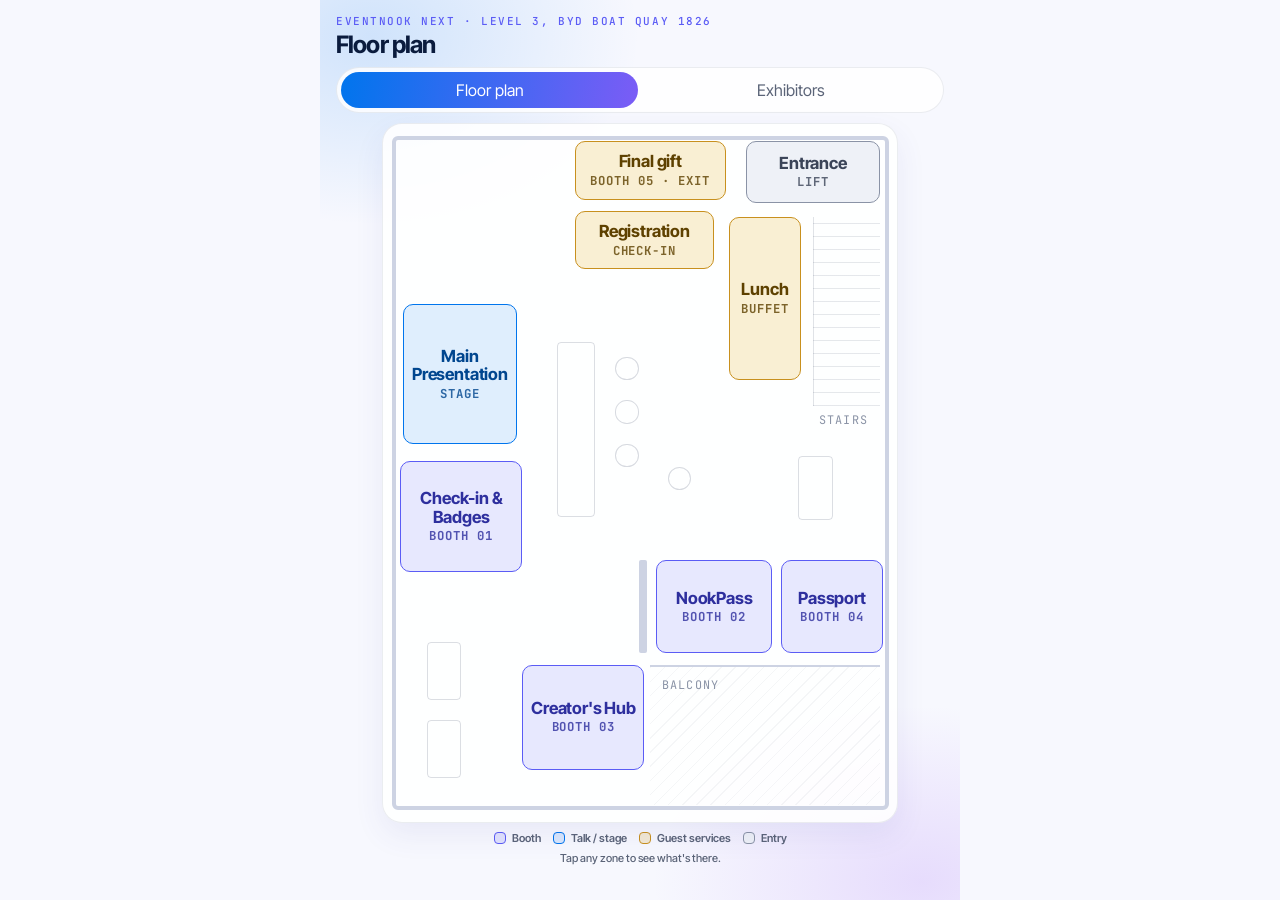
==== commit c906f4f7: "Floor plan: layout follows the updated mock-up (one Creator's Hub zone, Booths 2/4 by the balcony); " ====
--- a/floorplan/index.html
+++ b/floorplan/index.html
@@ -217,7 +217,7 @@
       <p class="fp-sheet-desc" data-fp-s-desc></p>
       <div class="fp-actions">
         <button type="button" class="fp-primary" data-fp-s-primary></button>
-        <a class="fp-secondary" target="_blank" rel="noopener" data-fp-s-link>Open in NookPass
+        <a class="fp-secondary" target="_top" data-fp-s-link>Open in NookPass
           <svg viewBox="0 0 24 24" aria-hidden="true"><path d="M14 4h6v6M20 4l-9 9M18 14v5a1 1 0 0 1-1 1H5a1 1 0 0 1-1-1V7a1 1 0 0 1 1-1h5"/></svg>
         </a>
       </div>
@@ -266,21 +266,20 @@
     { id: "entrance", label: "Entrance", sub: "LIFT", kind: "entry", x: 250, y: 12, w: 92, h: 42,
       initials: "IN", grad: "linear-gradient(135deg, #8A93A6, #5B6478)", where: "Level 3 lift lobby",
       desc: "Take the lift up to Level 3 at 33/34 Boat Quay. This is also the exit, where you can claim your final gift with your golden ticket on the way out." },
-    { id: "gift", label: "Final gift", sub: "BOOTH 05 · EXIT", kind: "guest", ex: "gift", x: 128, y: 12, w: 116, h: 40 },
+    { id: "gift", label: "Final gift", sub: "BOOTH 05 · EXIT", kind: "guest", ex: "gift", x: 132, y: 12, w: 104, h: 40 },
     { id: "registration", label: "Registration", sub: "CHECK-IN", kind: "guest", x: 132, y: 60, w: 96, h: 40,
       initials: "RG", grad: "linear-gradient(135deg, #C8901E, #F2C94C)",
       desc: "Check in with NookPass and pick up your badge. Registration opens at 11:00 am." },
-    { id: "lunch", label: "Lunch", sub: "BUFFET", kind: "guest", x: 238, y: 64, w: 50, h: 130,
+    { id: "lunch", label: "Lunch", sub: "BUFFET", kind: "guest", x: 238, y: 64, w: 50, h: 112,
       initials: "LU", grad: "linear-gradient(135deg, #C8901E, #F2C94C)",
       desc: "Lunch is served here during the keynote and live product demo." },
     { id: "stage", label: "Main Presentation", sub: "STAGE", kind: "talk", x: 14, y: 124, w: 78, h: 96,
       initials: "ST", grad: "linear-gradient(135deg, #0075ED, #22D3EE)",
       desc: "Main Presentation: Agentic AI is the future of event management. Welcome speech, then the keynote and live product demo with Joe from 12:30 to 2:00 pm. Scan the QR code during the presentation for passport stamp 5." },
-    { id: "onsite", label: "Check-in & Badges", sub: "BOOTH 01", kind: "booth", ex: "onsite", x: 12, y: 240, w: 84, h: 44 },
-    { id: "photo", label: "NookPhoto", sub: "BOOTH 03", kind: "booth", ex: "ai", x: 12, y: 290, w: 84, h: 50 },
-    { id: "nookpass", label: "NookPass", sub: "BOOTH 02", kind: "booth", ex: "app", x: 188, y: 314, w: 80, h: 40 },
-    { id: "passport", label: "Passport", sub: "BOOTH 04", kind: "booth", ex: "engage", x: 274, y: 310, w: 70, h: 48 },
-    { id: "ai", label: "FlowAI", sub: "BOOTH 03", kind: "booth", ex: "ai", x: 96, y: 404, w: 78, h: 40 }
+    { id: "onsite", label: "Check-in & Badges", sub: "BOOTH 01", kind: "booth", ex: "onsite", x: 12, y: 232, w: 84, h: 76 },
+    { id: "nookpass", label: "NookPass", sub: "BOOTH 02", kind: "booth", ex: "app", x: 188, y: 300, w: 80, h: 64 },
+    { id: "passport", label: "Passport", sub: "BOOTH 04", kind: "booth", ex: "engage", x: 274, y: 300, w: 70, h: 64 },
+    { id: "creators", label: "Creator's Hub", sub: "BOOTH 03", kind: "booth", ex: "ai", x: 96, y: 372, w: 84, h: 72 }
   ];
 
   /* background drawing: type box | seat | wall | stairs | balcony | label */
@@ -444,6 +443,13 @@
     }
   });
 
+  /* "Open in NookPass": stay in the same window (the whole app if allowed, else this frame) */
+  sLink.addEventListener("click", function (ev) {
+    ev.preventDefault();
+    var url = sLink.href;
+    try { window.top.location.href = url; } catch (err) { window.location.href = url; }
+  });
+
   /* locate a booth on the map */
   function locate(exId) {
     if (!exById[exId]) return;
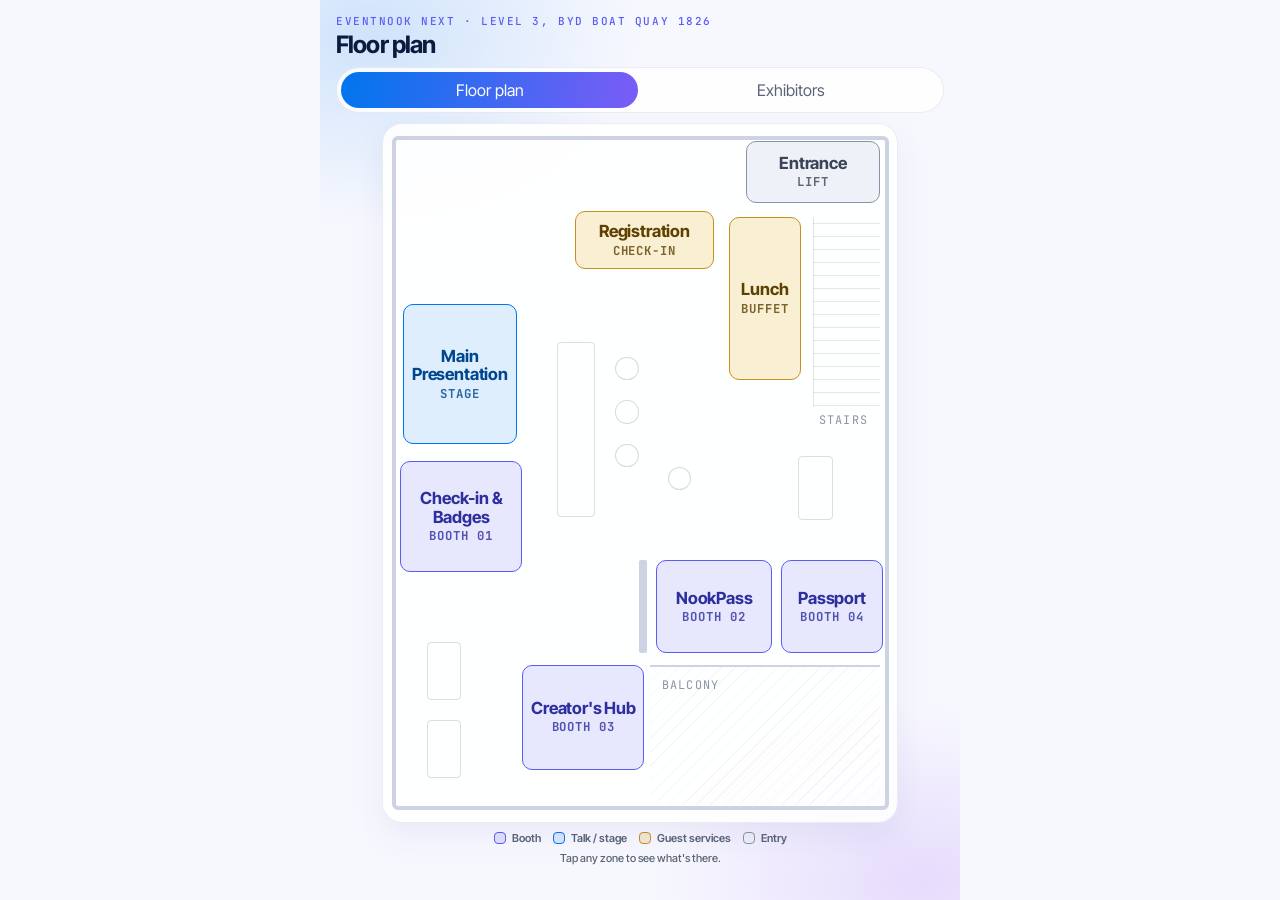
==== commit 2580e1ce: "Floor plan: no final gift booth (gifts are at every booth now) Co-Authored-By: Claude Opus 5.5 <nore" ====
--- a/floorplan/index.html
+++ b/floorplan/index.html
@@ -253,11 +253,6 @@
       grad: "linear-gradient(135deg, #7B5CF6, #EC4899)",
       short: "Drive traffic to where it matters. Play the game or build one yourself.",
       desc: "Drive traffic to where it matters with passport programme. Play the game or build one yourself!",
-      url: EXHIBITORS_URL },
-    { id: "gift", num: "05", booth: "05", name: "Final gift redemption", initials: "FI",
-      grad: "linear-gradient(135deg, #C8901E, #F2C94C)",
-      short: "Show your golden ticket for your gift.",
-      desc: "Collected stamps 1 to 5? Show your golden ticket here to claim your final gift.",
       url: EXHIBITORS_URL }
   ];
 
@@ -265,8 +260,7 @@
   var ZONES = [
     { id: "entrance", label: "Entrance", sub: "LIFT", kind: "entry", x: 250, y: 12, w: 92, h: 42,
       initials: "IN", grad: "linear-gradient(135deg, #8A93A6, #5B6478)", where: "Level 3 lift lobby",
-      desc: "Take the lift up to Level 3 at 33/34 Boat Quay. This is also the exit, where you can claim your final gift with your golden ticket on the way out." },
-    { id: "gift", label: "Final gift", sub: "BOOTH 05 · EXIT", kind: "guest", ex: "gift", x: 132, y: 12, w: 104, h: 40 },
+      desc: "Take the lift up to Level 3 at 33/34 Boat Quay. This is also the exit." },
     { id: "registration", label: "Registration", sub: "CHECK-IN", kind: "guest", x: 132, y: 60, w: 96, h: 40,
       initials: "RG", grad: "linear-gradient(135deg, #C8901E, #F2C94C)",
       desc: "Check in with NookPass and pick up your badge. Registration opens at 11:00 am." },
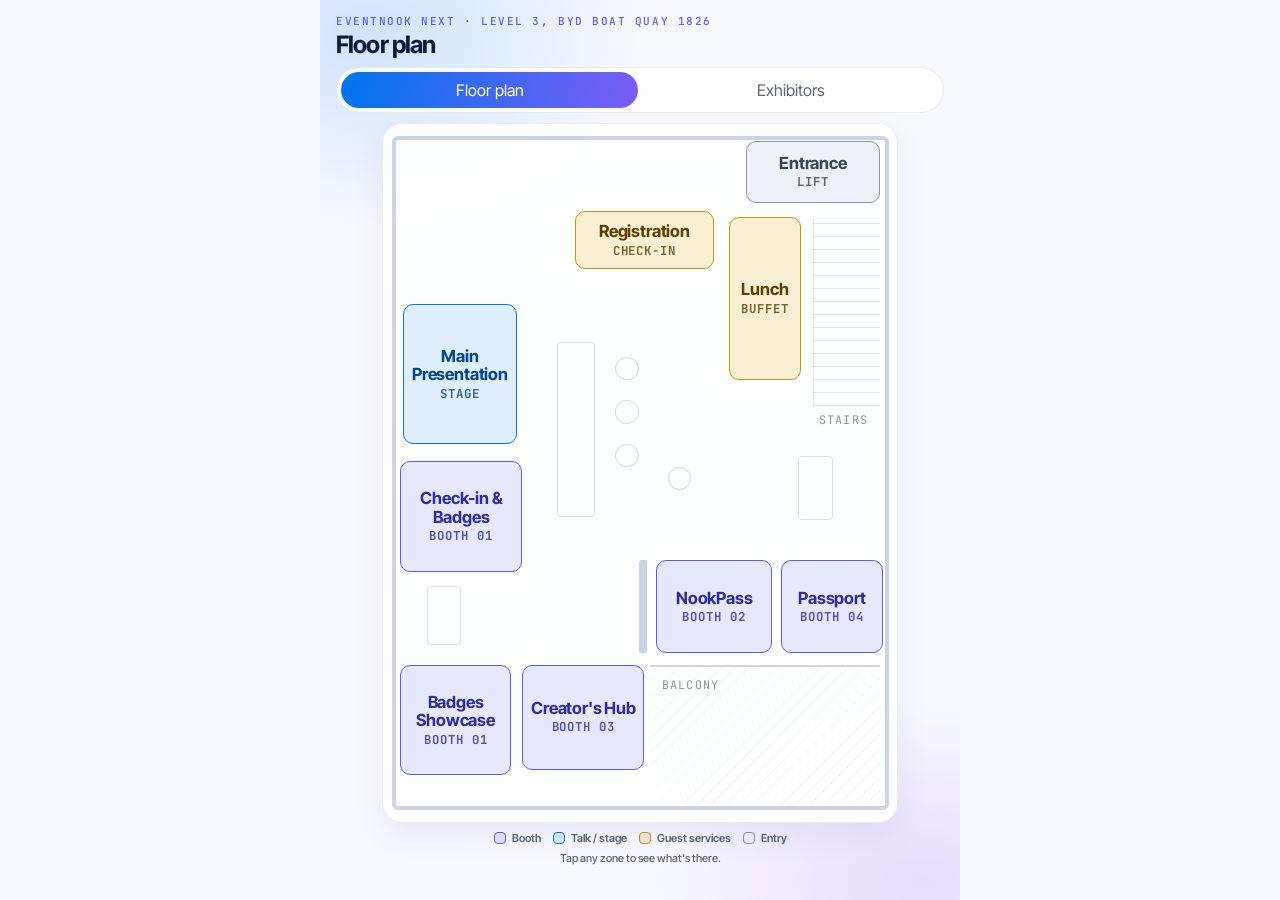
==== commit de1417b3: "Floor plan: Booth 01 also has the Badges Showcase (bottom left, beside Creator's Hub) Co-Authored-By" ====
--- a/floorplan/index.html
+++ b/floorplan/index.html
@@ -271,6 +271,7 @@
       initials: "ST", grad: "linear-gradient(135deg, #0075ED, #22D3EE)",
       desc: "Main Presentation: Agentic AI is the future of event management. Welcome speech, then the keynote and live product demo with Joe from 12:30 to 2:00 pm. Scan the QR code during the presentation for passport stamp 5." },
     { id: "onsite", label: "Check-in & Badges", sub: "BOOTH 01", kind: "booth", ex: "onsite", x: 12, y: 232, w: 84, h: 76 },
+    { id: "badges", label: "Badges Showcase", sub: "BOOTH 01", kind: "booth", ex: "onsite", x: 12, y: 372, w: 76, h: 76 },
     { id: "nookpass", label: "NookPass", sub: "BOOTH 02", kind: "booth", ex: "app", x: 188, y: 300, w: 80, h: 64 },
     { id: "passport", label: "Passport", sub: "BOOTH 04", kind: "booth", ex: "engage", x: 274, y: 300, w: 70, h: 64 },
     { id: "creators", label: "Creator's Hub", sub: "BOOTH 03", kind: "booth", ex: "ai", x: 96, y: 372, w: 84, h: 72 }
@@ -283,7 +284,7 @@
     { t: "seat", x: 160, y: 160, w: 16, h: 16 }, { t: "seat", x: 160, y: 190, w: 16, h: 16 },
     { t: "seat", x: 160, y: 220, w: 16, h: 16 }, { t: "seat", x: 196, y: 236, w: 16, h: 16 },
     { t: "box", x: 286, y: 228, w: 24, h: 44 },
-    { t: "box", x: 30, y: 356, w: 24, h: 40 }, { t: "box", x: 30, y: 410, w: 24, h: 40 },
+    { t: "box", x: 30, y: 318, w: 24, h: 40 },
     { t: "wall", x: 176, y: 300, w: 6, h: 64 },
     { t: "balcony", x: 184, y: 372, w: 158, h: 96 }, { t: "label", x: 192, y: 380, text: "BALCONY" }
   ];
